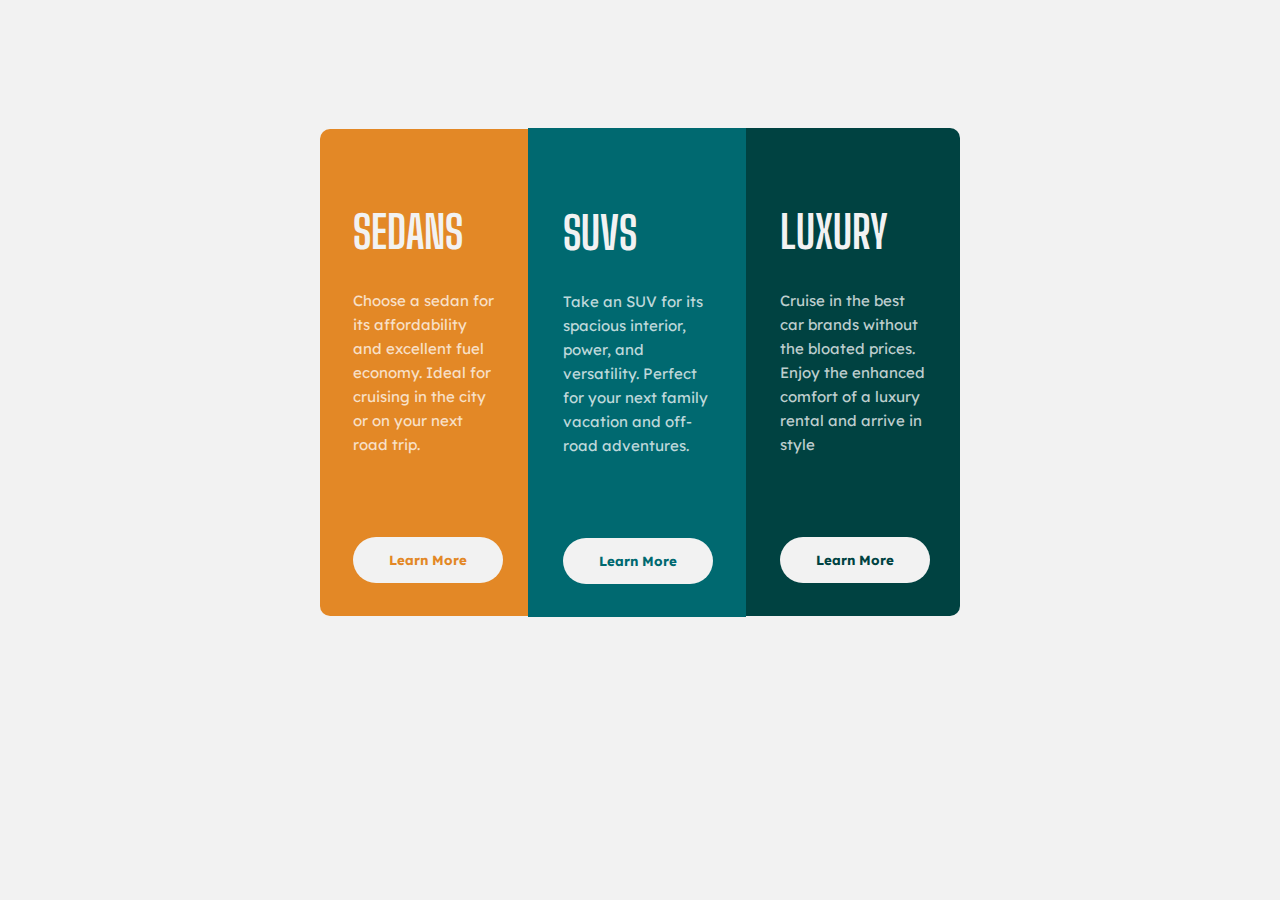
==== Index.html @ d7800510 "changes to folder" ====
<!DOCTYPE html>
<html lang="en">
  <head>
    <meta charset="UTF-8" />
    <meta http-equiv="X-UA-Compatible" content="IE=edge" />
    <meta name="viewport" content="width=device-width, initial-scale=1.0" />
    <title>CSS Flexbox</title>
    <link rel="stylesheet" href="style.css" />
    <link
      rel="stylesheet"
      href="https://fonts.googleapis.com/css2?family=Big+Shoulders+Display&family=Work+Sans:wght@300&display=swap"
    />
    <link
      rel="stylesheet"
      href="https://fonts.googleapis.com/css2?family=Big+Shoulders+Display&family=Lexend+Deca:wght@300&family=Work+Sans:wght@300&display=swap"
    />
  </head>
  <body>
    <main>
      <div class="sed">
        <img src="/icon-sedans.svg" alt="" />
        <h2>SEDANS</h2>
        <p>
          Choose a sedan for its affordability and excellent fuel economy. Ideal
          for cruising in the city or on your next road trip.
        </p>
        <button class="sed_btn">Learn More</button>
      </div>
      <div class="suv">
        <img src="/icon-suvs.svg" alt="" />
        <h2>SUVS</h2>
        <p>
          Take an SUV for its spacious interior, power, and versatility. Perfect
          for your next family vacation and off-road adventures.
        </p>
        <button class="suv_btn">Learn More</button>
      </div>
      <div class="lux">
        <img src="/icon-luxury.svg" alt="" />
        <h2>LUXURY</h2>
        <p>
          Cruise in the best car brands without the bloated prices. Enjoy the
          enhanced comfort of a luxury rental and arrive in style
        </p>
        <button class="lux_btn">Learn More</button>
      </div>
    </main>
  </body>
</html>
---- style.css ----
*{
    margin: 0;
    padding: 0;
}
body{
    background-color: hsl(0, 0%, 95%);
}
main{
    display: flex;
    width: 50%;
    height: auto;
    align-items: center;
    justify-content: center;
    margin-left: 25%;
    margin-top: 10%;
}
.sed {
    background-color: hsl(31, 77%, 52%);
    border-top-left-radius: 10px;
    border-bottom-left-radius: 10px;
    height: 100%;
}
.sed_btn{
    color: hsl(31, 77%, 52%);
}
.suv{
    background-color: hsl(184, 100%, 22%);
    height: 100%;
}
.suv_btn{
    color: hsl(184, 100%, 22%);
}
.lux{
    background-color: hsl(179, 100%, 13%);
    border-top-right-radius: 10px;
    border-bottom-right-radius: 10px;
    height: 100%;
}
.lux_btn{
    color: hsl(179, 100%, 13%);
}
img{
    margin: 20% 16%;
    margin-bottom: 0;
}
h2{
    color: hsl(0, 0%, 95%);
    margin-left: 16%;
    margin-top: 30px;
    margin-bottom: 30px;
    font-family: 'Big Shoulders Display';
    font-weight: 700;
    font-size: 45px;
}
p{
    color: hsla(0, 0%, 100%, 0.75);
    font-size: 15px;
    margin: 20px 16%;
    text-align: left;
    line-height: 1.6;
    font-family: 'Lexend Deca';
    font-weight: 400;
}
button{
    padding: 15px;
    border-radius: 30px;
    border: none;
    font-family: 'Lexend Deca';
    font-weight: bolder;
    width: 150px;
    background-color: hsl(0, 0%, 95%);
    text-align: center;
    margin: 33px 16%;
    margin-top: 60px;
}
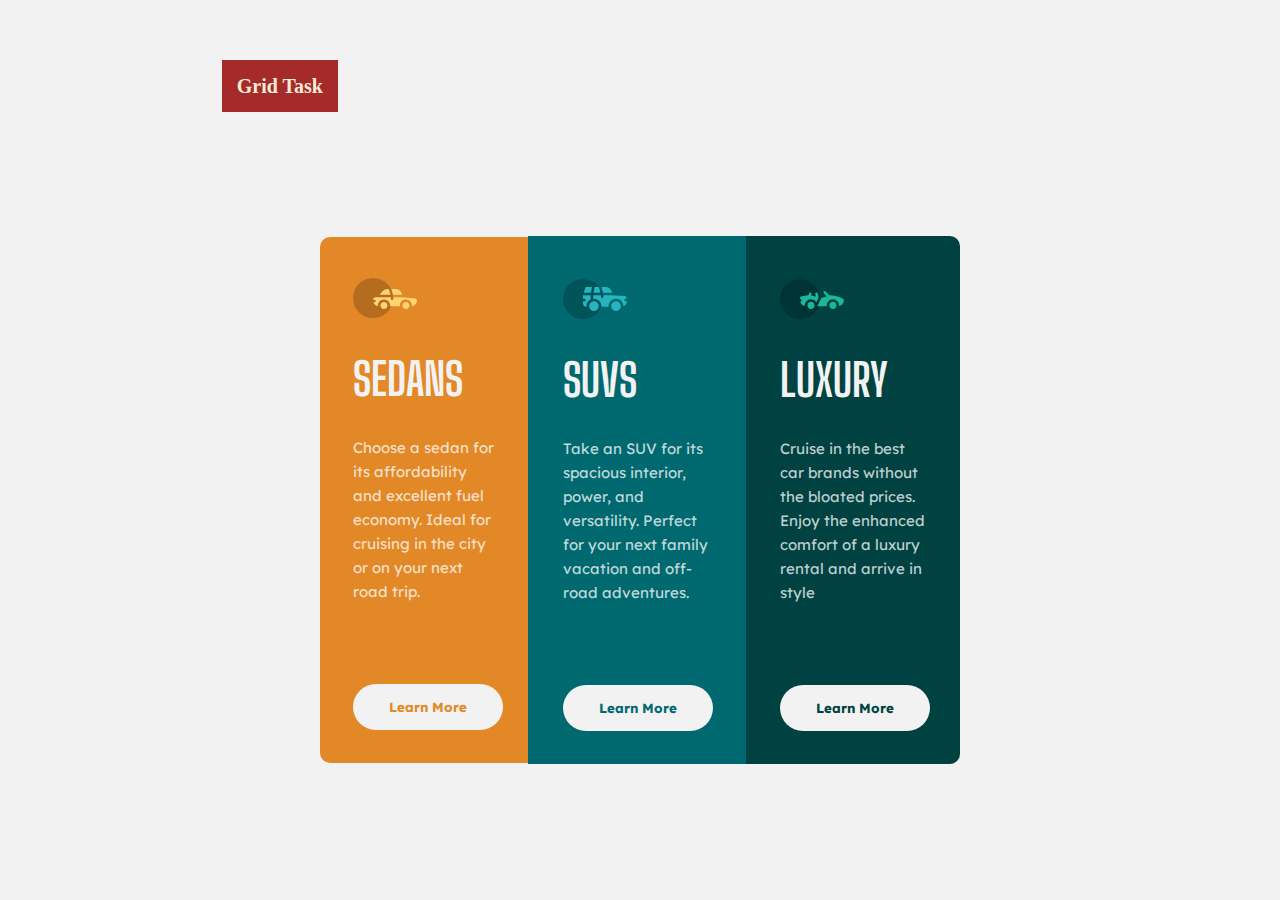
==== commit 5c80f505: "second commit" ====
--- a/Index.html
+++ b/Index.html
@@ -16,6 +16,9 @@
     />
   </head>
   <body>
+    <header>
+      <button><a class="redirect" href="grid.html">Grid Task</a></button></a>
+    </header>
     <main>
       <div class="sed">
         <img src="/icon-sedans.svg" alt="" />
--- a/style.css
+++ b/style.css
@@ -12,7 +12,7 @@
     align-items: center;
     justify-content: center;
     margin-left: 25%;
-    margin-top: 10%;
+    margin-top: 7%;
 }
 .sed {
     background-color: hsl(31, 77%, 52%);
@@ -72,4 +72,16 @@
     text-align: center;
     margin: 33px 16%;
     margin-top: 60px;
+}
+.redirect{
+    text-decoration: none;
+    font-family: 'Big Shoulder';
+    padding: 15px;
+    border: none;
+    background-color: brown;
+    color: antiquewhite;
+    font-size: 20px;
+}
+.redirect:hover{
+    background-color: black;
 }